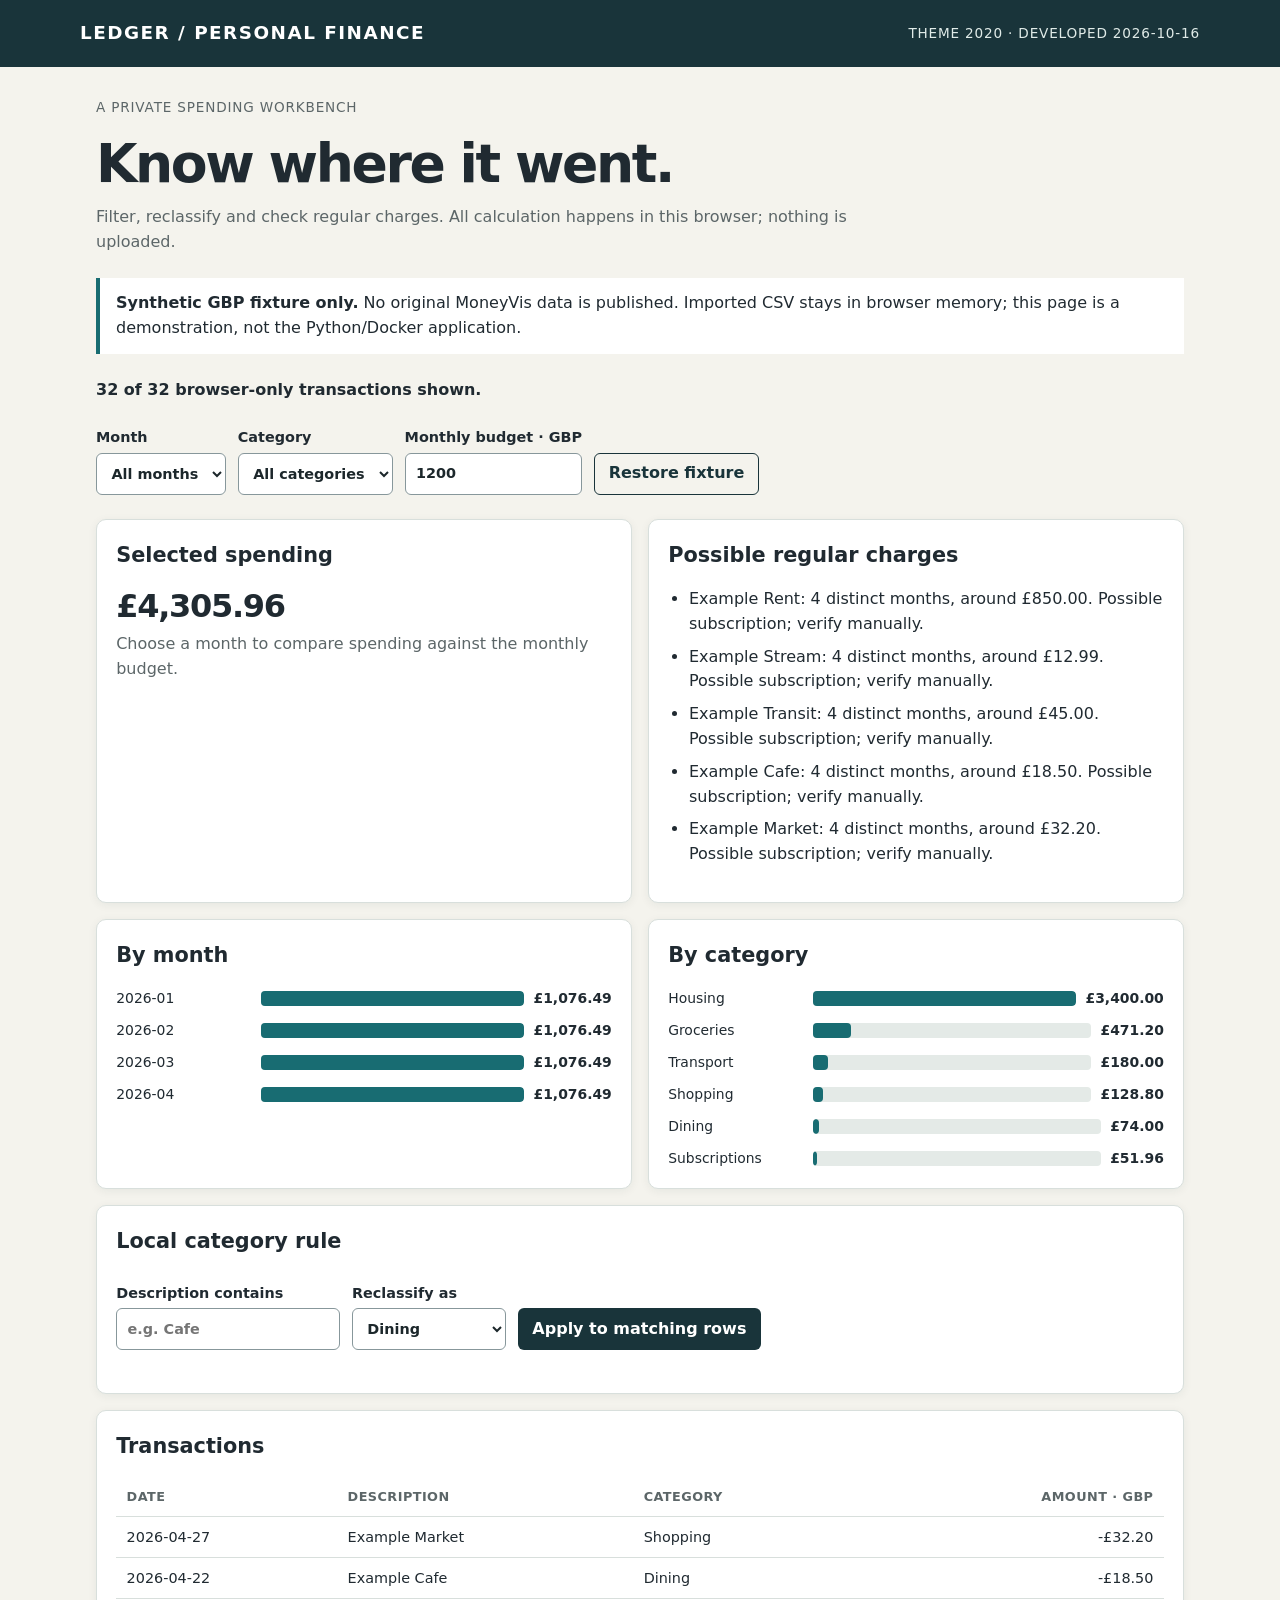
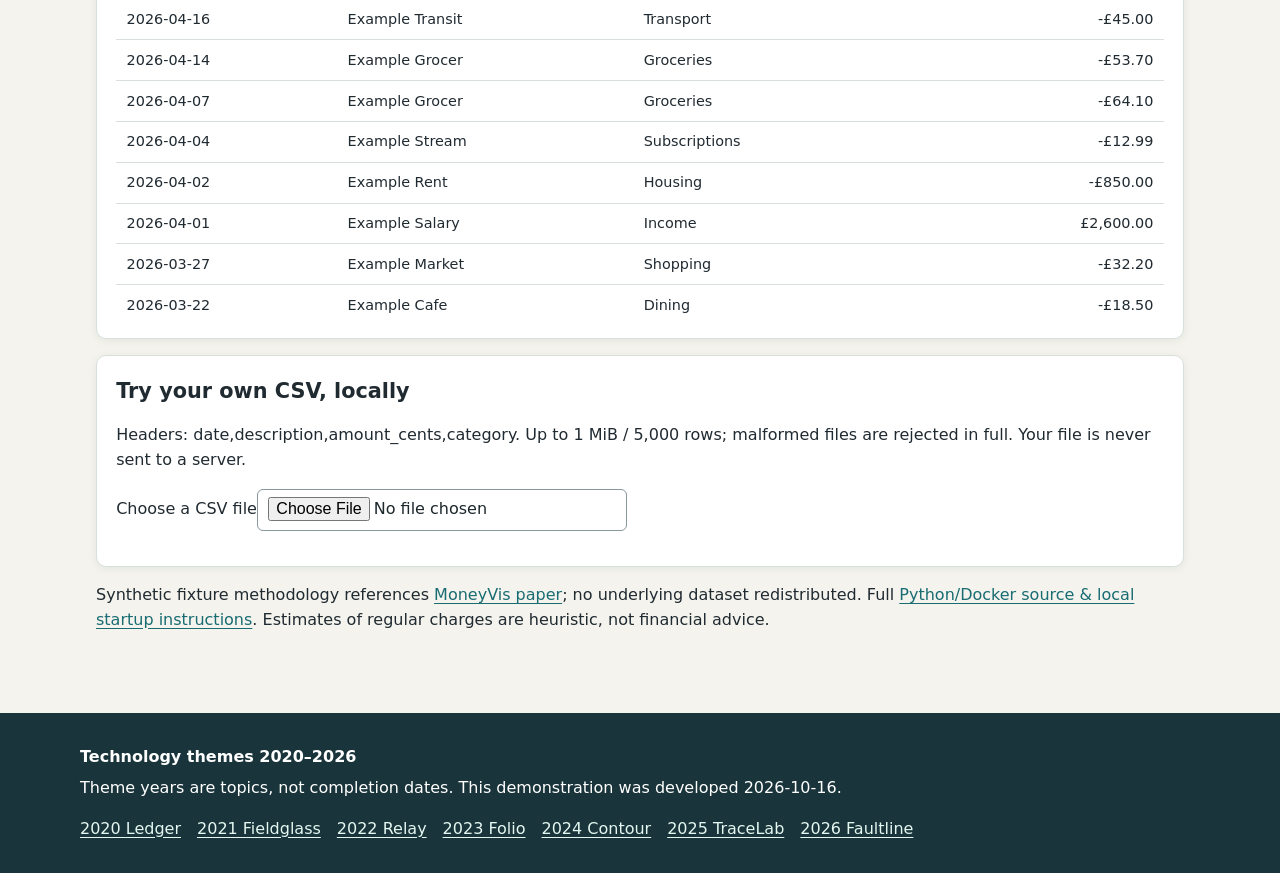
==== docs/index.html @ 6ba2a9b1 "Build Ledger workbench with verified local app and Pages demo" ====
<!doctype html><html lang="en"><head><meta charset="utf-8"><meta name="viewport" content="width=device-width,initial-scale=1"><title>Ledger — browser spending workbench</title><meta name="description" content="Explore synthetic GBP transactions with budgets, category rules and local CSV import."><link rel="stylesheet" href="./style.css"><script src="./app.js" defer></script></head><body><a class="skip" href="#main">Skip to workbench</a><header class="top"><span class="brand">Ledger / personal finance</span><span class="tag">Theme 2020 · Developed 2026-10-16</span></header><main id="main" class="shell"><p class="tag">A private spending workbench</p><h1>Know where it went.</h1><p class="intro">Filter, reclassify and check regular charges. All calculation happens in this browser; nothing is uploaded.</p><div class="disclosure"><strong>Synthetic GBP fixture only.</strong> No original MoneyVis data is published. Imported CSV stays in browser memory; this page is a demonstration, not the Python/Docker application.</div><p id="status" class="status" role="status">Loading fixture…</p><div class="controls"><label for="month">Month<select id="month"><option value="all">All months</option></select></label><label for="category">Category<select id="category"><option value="all">All categories</option></select></label><label for="budget">Monthly budget · GBP<input id="budget" type="number" min="0" max="1000000" step="0.01" value="1200"></label><button id="reset" class="secondary" type="button">Restore fixture</button></div><div class="grid"><section class="panel" aria-labelledby="total-title"><h2 id="total-title">Selected spending</h2><div id="total" class="metric">—</div><p id="budget-alert" role="status"></p></section><section class="panel" aria-labelledby="recurring-title"><h2 id="recurring-title">Possible regular charges</h2><div id="recurring"></div></section><section class="panel" aria-labelledby="monthly-title"><h2 id="monthly-title">By month</h2><div id="monthly" class="bars"></div></section><section class="panel" aria-labelledby="category-title"><h2 id="category-title">By category</h2><div id="categories" class="bars"></div></section><section class="panel wide" aria-labelledby="rules-title"><h2 id="rules-title">Local category rule</h2><div class="controls"><label for="rule-pattern">Description contains<input id="rule-pattern" type="text" maxlength="80" placeholder="e.g. Cafe"></label><label for="rule-category">Reclassify as<select id="rule-category"></select></label><button id="apply-rule" type="button">Apply to matching rows</button></div><p id="rule-status" role="status"></p></section><section class="panel wide" aria-labelledby="transactions-title"><h2 id="transactions-title">Transactions</h2><div class="scroll"><table><caption class="visually-hidden">Filtered browser-only transactions in GBP</caption><thead><tr><th scope="col">Date</th><th scope="col">Description</th><th scope="col">Category</th><th class="num" scope="col">Amount · GBP</th></tr></thead><tbody id="transactions"></tbody></table></div></section><section class="panel wide" aria-labelledby="import-title"><h2 id="import-title">Try your own CSV, locally</h2><p>Headers: date,description,amount_cents,category. Up to 1 MiB / 5,000 rows; malformed files are rejected in full. Your file is never sent to a server.</p><label for="csv-file">Choose a CSV file<input id="csv-file" type="file" accept=".csv,text/csv"></label><p id="import-status" role="status"></p></section></div><p class="source">Synthetic fixture methodology references <a href="https://doi.org/10.2312/evs.20231052">MoneyVis paper</a>; no underlying dataset redistributed. Full <a href="https://github.com/skuraganti/2020-personal-spending-tracker">Python/Docker source &amp; local startup instructions</a>. Estimates of regular charges are heuristic, not financial advice.</p></main><footer class="timeline-footer"><strong>Technology themes 2020–2026</strong><p>Theme years are topics, not completion dates. This demonstration was developed 2026-10-16.</p><nav aria-label="Technology theme timeline"><a href="https://skuraganti.github.io/2020-personal-spending-tracker/">2020 Ledger</a><a href="https://skuraganti.github.io/2021-live-earth-dashboard/">2021 Fieldglass</a><a href="https://skuraganti.github.io/2022-data-pipeline-monitor/">2022 Relay</a><a href="https://skuraganti.github.io/2023-private-ai-knowledge-engine/">2023 Folio</a><a href="https://skuraganti.github.io/2024-ai-codebase-explorer/">2024 Contour</a><a href="https://skuraganti.github.io/2025-ai-agent-evaluation-lab/">2025 TraceLab</a><a href="https://skuraganti.github.io/2026-ai-incident-investigator/">2026 Faultline</a></nav></footer></body></html>
---- docs/style.css ----
*{box-sizing:border-box}html{scroll-behavior:smooth}body{margin:0;background:var(--bg,#f4f3ed);color:var(--ink,#202a31);font:16px/1.55 system-ui,-apple-system,"Segoe UI",sans-serif}a{color:var(--accent,#186c72);text-underline-offset:3px}a:focus-visible,button:focus-visible,input:focus-visible,select:focus-visible{outline:3px solid #b85825;outline-offset:3px}.skip{position:absolute;left:-9999px;top:0;padding:1rem;background:#fff;z-index:20}.skip:focus{left:1rem}.top{background:var(--dark,#19343a);color:#fff;padding:1.2rem max(1rem,calc((100vw - 1120px)/2));display:flex;align-items:center;justify-content:space-between;gap:1rem;flex-wrap:wrap}.top a{color:#fff}.brand{font-size:1.15rem;font-weight:800;letter-spacing:.08em;text-transform:uppercase}.tag{font-size:.85rem;letter-spacing:.06em;text-transform:uppercase;color:var(--muted,#5c6668)}.top .tag{color:#e0ebe8}.shell{max-width:1120px;margin:auto;padding:1.5rem 1rem 4rem}h1{font-size:clamp(2rem,5vw,3.35rem);letter-spacing:-.045em;line-height:1.12;margin:.25rem 0 .65rem}h2{font-size:1.3rem;margin:0 0 1rem}h3{font-size:1rem;margin:.3rem 0}p{margin:.4rem 0 1rem}.intro{max-width:760px;color:var(--muted,#5c6668)}.disclosure{border-left:4px solid var(--accent,#186c72);padding:.8rem 1rem;background:var(--panel,#fff);margin:1.5rem 0}.controls{display:flex;align-items:end;flex-wrap:wrap;gap:.75rem;margin:1.5rem 0}.controls label,.field{display:grid;gap:.25rem;font-weight:600;font-size:.9rem}.controls input,.controls select,input,select,button{font:inherit}input,select{min-height:42px;max-width:100%;padding:.45rem .65rem;border:1px solid #87979b;border-radius:6px;background:#fff;color:#1c272b}button{min-height:42px;padding:.48rem .85rem;background:var(--dark,#19343a);color:#fff;border:1px solid transparent;border-radius:6px;cursor:pointer;font-weight:650}button:hover{filter:brightness(1.18)}button:disabled{opacity:.55;cursor:not-allowed}.secondary{background:transparent;color:var(--dark,#19343a);border-color:var(--dark,#19343a)}.grid{display:grid;grid-template-columns:repeat(2,minmax(0,1fr));gap:1rem;margin:1rem 0}.panel{min-width:0;padding:1.2rem;background:var(--panel,#fff);border:1px solid var(--line,#d8dfdc);border-radius:10px;box-shadow:0 2px 10px #152c3010}.wide{grid-column:1/-1}.metric{font-size:2rem;letter-spacing:-.04em;font-weight:750;line-height:1.2}.muted,small{color:var(--muted,#5c6668)}.scroll{overflow:auto;max-height:440px}table{border-collapse:collapse;width:100%;font-size:.9rem}th{text-align:left;color:var(--muted,#5c6668);font-size:.8rem;text-transform:uppercase;letter-spacing:.035em}th,td{padding:.55rem .65rem;border-bottom:1px solid var(--line,#d8dfdc);vertical-align:top}tbody tr:hover{background:#eeeeea}td.num,th.num{font-variant-numeric:tabular-nums;text-align:right}.bars{display:grid;gap:.65rem}.bar-row{display:grid;grid-template-columns:minmax(80px,135px) 1fr auto;align-items:center;gap:.6rem;font-size:.87rem}.track{height:15px;background:#e4eae7;border-radius:4px;overflow:hidden}.fill{display:block;height:100%;min-width:2px;background:var(--accent,#186c72);border-radius:0 4px 4px 0}.bar-row:focus-visible{outline:2px solid #b85825}pre{font:12px/1.5 ui-monospace,SFMono-Regular,monospace;white-space:pre-wrap;overflow-wrap:anywhere;background:#15242a;color:#e8f1ed;padding:1rem;max-height:370px;overflow:auto;border-radius:6px}.list{padding-left:1.3rem}.list li{margin:.5rem 0}.timeline-footer{background:var(--dark,#19343a);color:#fff;padding:2rem max(1rem,calc((100vw - 1120px)/2))}.timeline-footer a{color:#e4f7f1}.timeline-footer nav{display:flex;flex-wrap:wrap;gap:.5rem 1rem}.timeline-footer p{max-width:800px}.status{min-height:1.5rem;font-weight:600}.error{color:#9b2721}.good{color:#14603e}.pill{display:inline-block;padding:.1rem .5rem;border-radius:100px;background:#e5eee9;font-size:.8rem;font-weight:650}.source{overflow-wrap:anywhere}.visually-hidden{position:absolute;clip:rect(0,0,0,0);width:1px;height:1px;overflow:hidden;white-space:nowrap}@media(max-width:700px){.grid{grid-template-columns:1fr}.bar-row{grid-template-columns:90px 1fr auto}.shell{padding-top:1rem}.top{padding:1rem}.controls>*{flex:1 1 145px}.scroll{max-height:350px}}@media(max-width:390px){.metric{font-size:1.65rem}.bar-row{grid-template-columns:75px 1fr auto;font-size:.76rem}th,td{padding:.4rem}}@media(prefers-reduced-motion:reduce){html{scroll-behavior:auto}*{animation-duration:.01ms!important;transition-duration:.01ms!important}}

/* Keep source hashes, evidence IDs and long document titles within narrow screens. */
body{overflow-wrap:anywhere}.controls>*{min-width:0;max-width:100%}.controls select,.controls input:not([type=checkbox]):not([type=range]){min-width:0;width:100%}.controls label{overflow-wrap:anywhere}.panel table{max-width:100%}svg [role=button]:focus-visible{stroke:#9b351f;stroke-width:4;outline:2px solid #9b351f;outline-offset:3px}
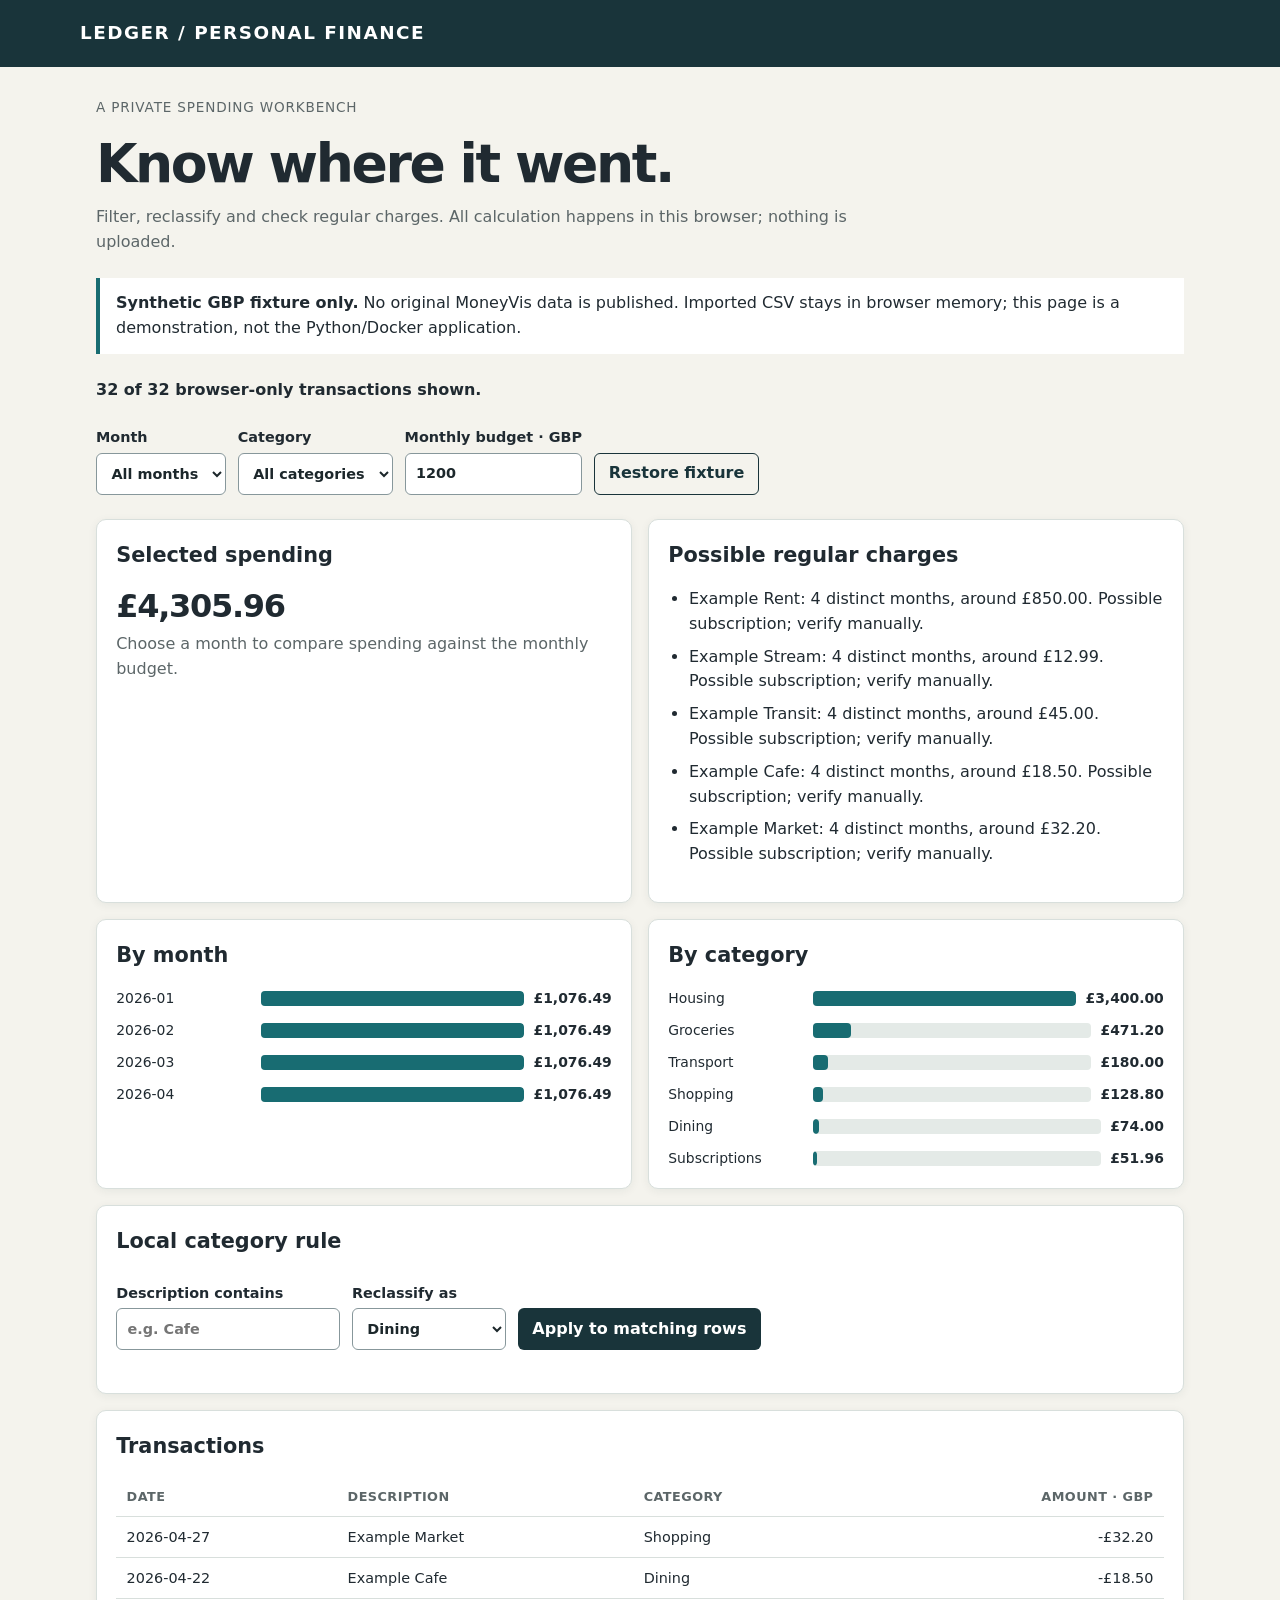
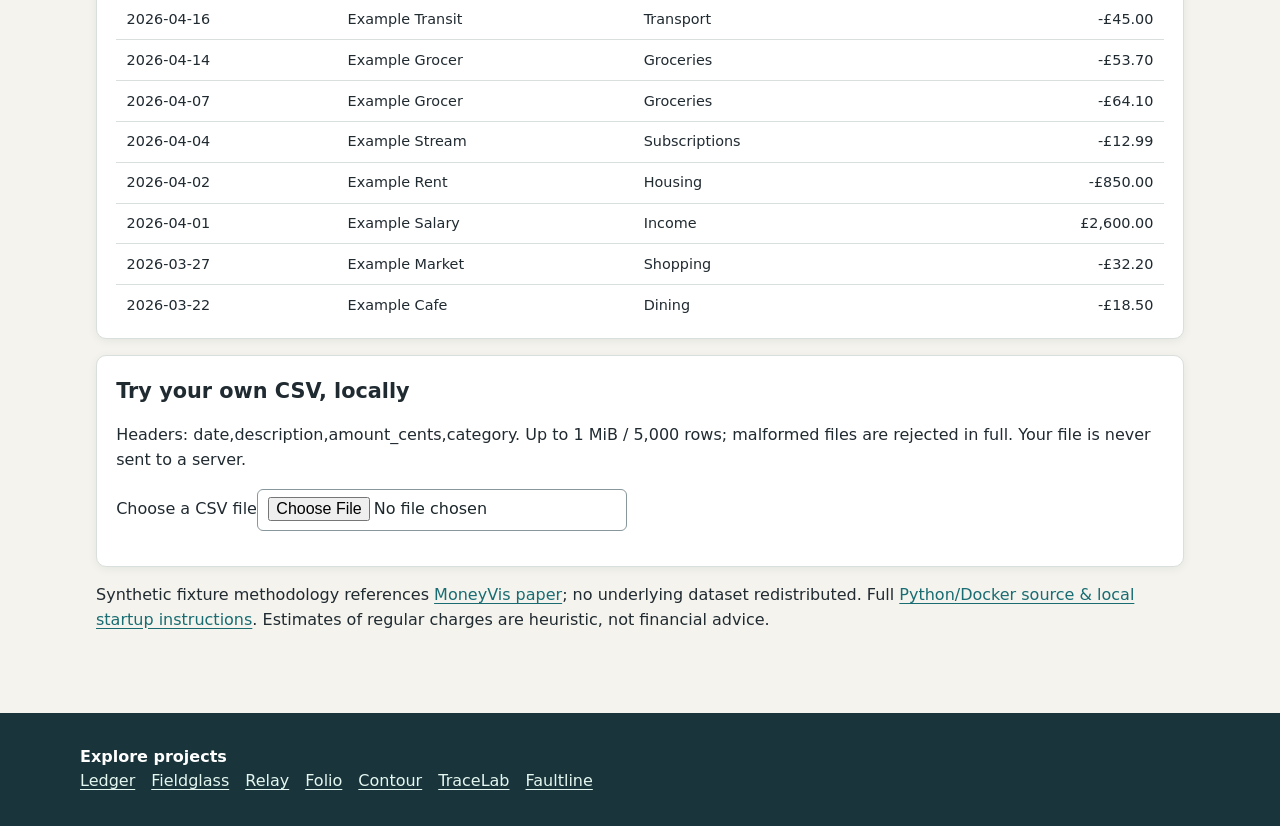
==== commit 73317328: "Remove date callouts from project presentation" ====
--- a/docs/index.html
+++ b/docs/index.html
@@ -1 +1 @@
-<!doctype html><html lang="en"><head><meta charset="utf-8"><meta name="viewport" content="width=device-width,initial-scale=1"><title>Ledger — browser spending workbench</title><meta name="description" content="Explore synthetic GBP transactions with budgets, category rules and local CSV import."><link rel="stylesheet" href="./style.css"><script src="./app.js" defer></script></head><body><a class="skip" href="#main">Skip to workbench</a><header class="top"><span class="brand">Ledger / personal finance</span><span class="tag">Theme 2020 · Developed 2026-10-16</span></header><main id="main" class="shell"><p class="tag">A private spending workbench</p><h1>Know where it went.</h1><p class="intro">Filter, reclassify and check regular charges. All calculation happens in this browser; nothing is uploaded.</p><div class="disclosure"><strong>Synthetic GBP fixture only.</strong> No original MoneyVis data is published. Imported CSV stays in browser memory; this page is a demonstration, not the Python/Docker application.</div><p id="status" class="status" role="status">Loading fixture…</p><div class="controls"><label for="month">Month<select id="month"><option value="all">All months</option></select></label><label for="category">Category<select id="category"><option value="all">All categories</option></select></label><label for="budget">Monthly budget · GBP<input id="budget" type="number" min="0" max="1000000" step="0.01" value="1200"></label><button id="reset" class="secondary" type="button">Restore fixture</button></div><div class="grid"><section class="panel" aria-labelledby="total-title"><h2 id="total-title">Selected spending</h2><div id="total" class="metric">—</div><p id="budget-alert" role="status"></p></section><section class="panel" aria-labelledby="recurring-title"><h2 id="recurring-title">Possible regular charges</h2><div id="recurring"></div></section><section class="panel" aria-labelledby="monthly-title"><h2 id="monthly-title">By month</h2><div id="monthly" class="bars"></div></section><section class="panel" aria-labelledby="category-title"><h2 id="category-title">By category</h2><div id="categories" class="bars"></div></section><section class="panel wide" aria-labelledby="rules-title"><h2 id="rules-title">Local category rule</h2><div class="controls"><label for="rule-pattern">Description contains<input id="rule-pattern" type="text" maxlength="80" placeholder="e.g. Cafe"></label><label for="rule-category">Reclassify as<select id="rule-category"></select></label><button id="apply-rule" type="button">Apply to matching rows</button></div><p id="rule-status" role="status"></p></section><section class="panel wide" aria-labelledby="transactions-title"><h2 id="transactions-title">Transactions</h2><div class="scroll"><table><caption class="visually-hidden">Filtered browser-only transactions in GBP</caption><thead><tr><th scope="col">Date</th><th scope="col">Description</th><th scope="col">Category</th><th class="num" scope="col">Amount · GBP</th></tr></thead><tbody id="transactions"></tbody></table></div></section><section class="panel wide" aria-labelledby="import-title"><h2 id="import-title">Try your own CSV, locally</h2><p>Headers: date,description,amount_cents,category. Up to 1 MiB / 5,000 rows; malformed files are rejected in full. Your file is never sent to a server.</p><label for="csv-file">Choose a CSV file<input id="csv-file" type="file" accept=".csv,text/csv"></label><p id="import-status" role="status"></p></section></div><p class="source">Synthetic fixture methodology references <a href="https://doi.org/10.2312/evs.20231052">MoneyVis paper</a>; no underlying dataset redistributed. Full <a href="https://github.com/skuraganti/2020-personal-spending-tracker">Python/Docker source &amp; local startup instructions</a>. Estimates of regular charges are heuristic, not financial advice.</p></main><footer class="timeline-footer"><strong>Technology themes 2020–2026</strong><p>Theme years are topics, not completion dates. This demonstration was developed 2026-10-16.</p><nav aria-label="Technology theme timeline"><a href="https://skuraganti.github.io/2020-personal-spending-tracker/">2020 Ledger</a><a href="https://skuraganti.github.io/2021-live-earth-dashboard/">2021 Fieldglass</a><a href="https://skuraganti.github.io/2022-data-pipeline-monitor/">2022 Relay</a><a href="https://skuraganti.github.io/2023-private-ai-knowledge-engine/">2023 Folio</a><a href="https://skuraganti.github.io/2024-ai-codebase-explorer/">2024 Contour</a><a href="https://skuraganti.github.io/2025-ai-agent-evaluation-lab/">2025 TraceLab</a><a href="https://skuraganti.github.io/2026-ai-incident-investigator/">2026 Faultline</a></nav></footer></body></html>
+<!doctype html><html lang="en"><head><meta charset="utf-8"><meta name="viewport" content="width=device-width,initial-scale=1"><title>Ledger — browser spending workbench</title><meta name="description" content="Explore synthetic GBP transactions with budgets, category rules and local CSV import."><link rel="stylesheet" href="./style.css"><script src="./app.js" defer></script></head><body><a class="skip" href="#main">Skip to workbench</a><header class="top"><span class="brand">Ledger / personal finance</span></header><main id="main" class="shell"><p class="tag">A private spending workbench</p><h1>Know where it went.</h1><p class="intro">Filter, reclassify and check regular charges. All calculation happens in this browser; nothing is uploaded.</p><div class="disclosure"><strong>Synthetic GBP fixture only.</strong> No original MoneyVis data is published. Imported CSV stays in browser memory; this page is a demonstration, not the Python/Docker application.</div><p id="status" class="status" role="status">Loading fixture…</p><div class="controls"><label for="month">Month<select id="month"><option value="all">All months</option></select></label><label for="category">Category<select id="category"><option value="all">All categories</option></select></label><label for="budget">Monthly budget · GBP<input id="budget" type="number" min="0" max="1000000" step="0.01" value="1200"></label><button id="reset" class="secondary" type="button">Restore fixture</button></div><div class="grid"><section class="panel" aria-labelledby="total-title"><h2 id="total-title">Selected spending</h2><div id="total" class="metric">—</div><p id="budget-alert" role="status"></p></section><section class="panel" aria-labelledby="recurring-title"><h2 id="recurring-title">Possible regular charges</h2><div id="recurring"></div></section><section class="panel" aria-labelledby="monthly-title"><h2 id="monthly-title">By month</h2><div id="monthly" class="bars"></div></section><section class="panel" aria-labelledby="category-title"><h2 id="category-title">By category</h2><div id="categories" class="bars"></div></section><section class="panel wide" aria-labelledby="rules-title"><h2 id="rules-title">Local category rule</h2><div class="controls"><label for="rule-pattern">Description contains<input id="rule-pattern" type="text" maxlength="80" placeholder="e.g. Cafe"></label><label for="rule-category">Reclassify as<select id="rule-category"></select></label><button id="apply-rule" type="button">Apply to matching rows</button></div><p id="rule-status" role="status"></p></section><section class="panel wide" aria-labelledby="transactions-title"><h2 id="transactions-title">Transactions</h2><div class="scroll"><table><caption class="visually-hidden">Filtered browser-only transactions in GBP</caption><thead><tr><th scope="col">Date</th><th scope="col">Description</th><th scope="col">Category</th><th class="num" scope="col">Amount · GBP</th></tr></thead><tbody id="transactions"></tbody></table></div></section><section class="panel wide" aria-labelledby="import-title"><h2 id="import-title">Try your own CSV, locally</h2><p>Headers: date,description,amount_cents,category. Up to 1 MiB / 5,000 rows; malformed files are rejected in full. Your file is never sent to a server.</p><label for="csv-file">Choose a CSV file<input id="csv-file" type="file" accept=".csv,text/csv"></label><p id="import-status" role="status"></p></section></div><p class="source">Synthetic fixture methodology references <a href="https://doi.org/10.2312/evs.20231052">MoneyVis paper</a>; no underlying dataset redistributed. Full <a href="https://github.com/skuraganti/2020-personal-spending-tracker">Python/Docker source &amp; local startup instructions</a>. Estimates of regular charges are heuristic, not financial advice.</p></main><footer class="timeline-footer"><strong>Explore projects</strong><nav aria-label="Portfolio projects"><a href="https://skuraganti.github.io/2020-personal-spending-tracker/">Ledger</a><a href="https://skuraganti.github.io/2021-live-earth-dashboard/">Fieldglass</a><a href="https://skuraganti.github.io/2022-data-pipeline-monitor/">Relay</a><a href="https://skuraganti.github.io/2023-private-ai-knowledge-engine/">Folio</a><a href="https://skuraganti.github.io/2024-ai-codebase-explorer/">Contour</a><a href="https://skuraganti.github.io/2025-ai-agent-evaluation-lab/">TraceLab</a><a href="https://skuraganti.github.io/2026-ai-incident-investigator/">Faultline</a></nav></footer></body></html>
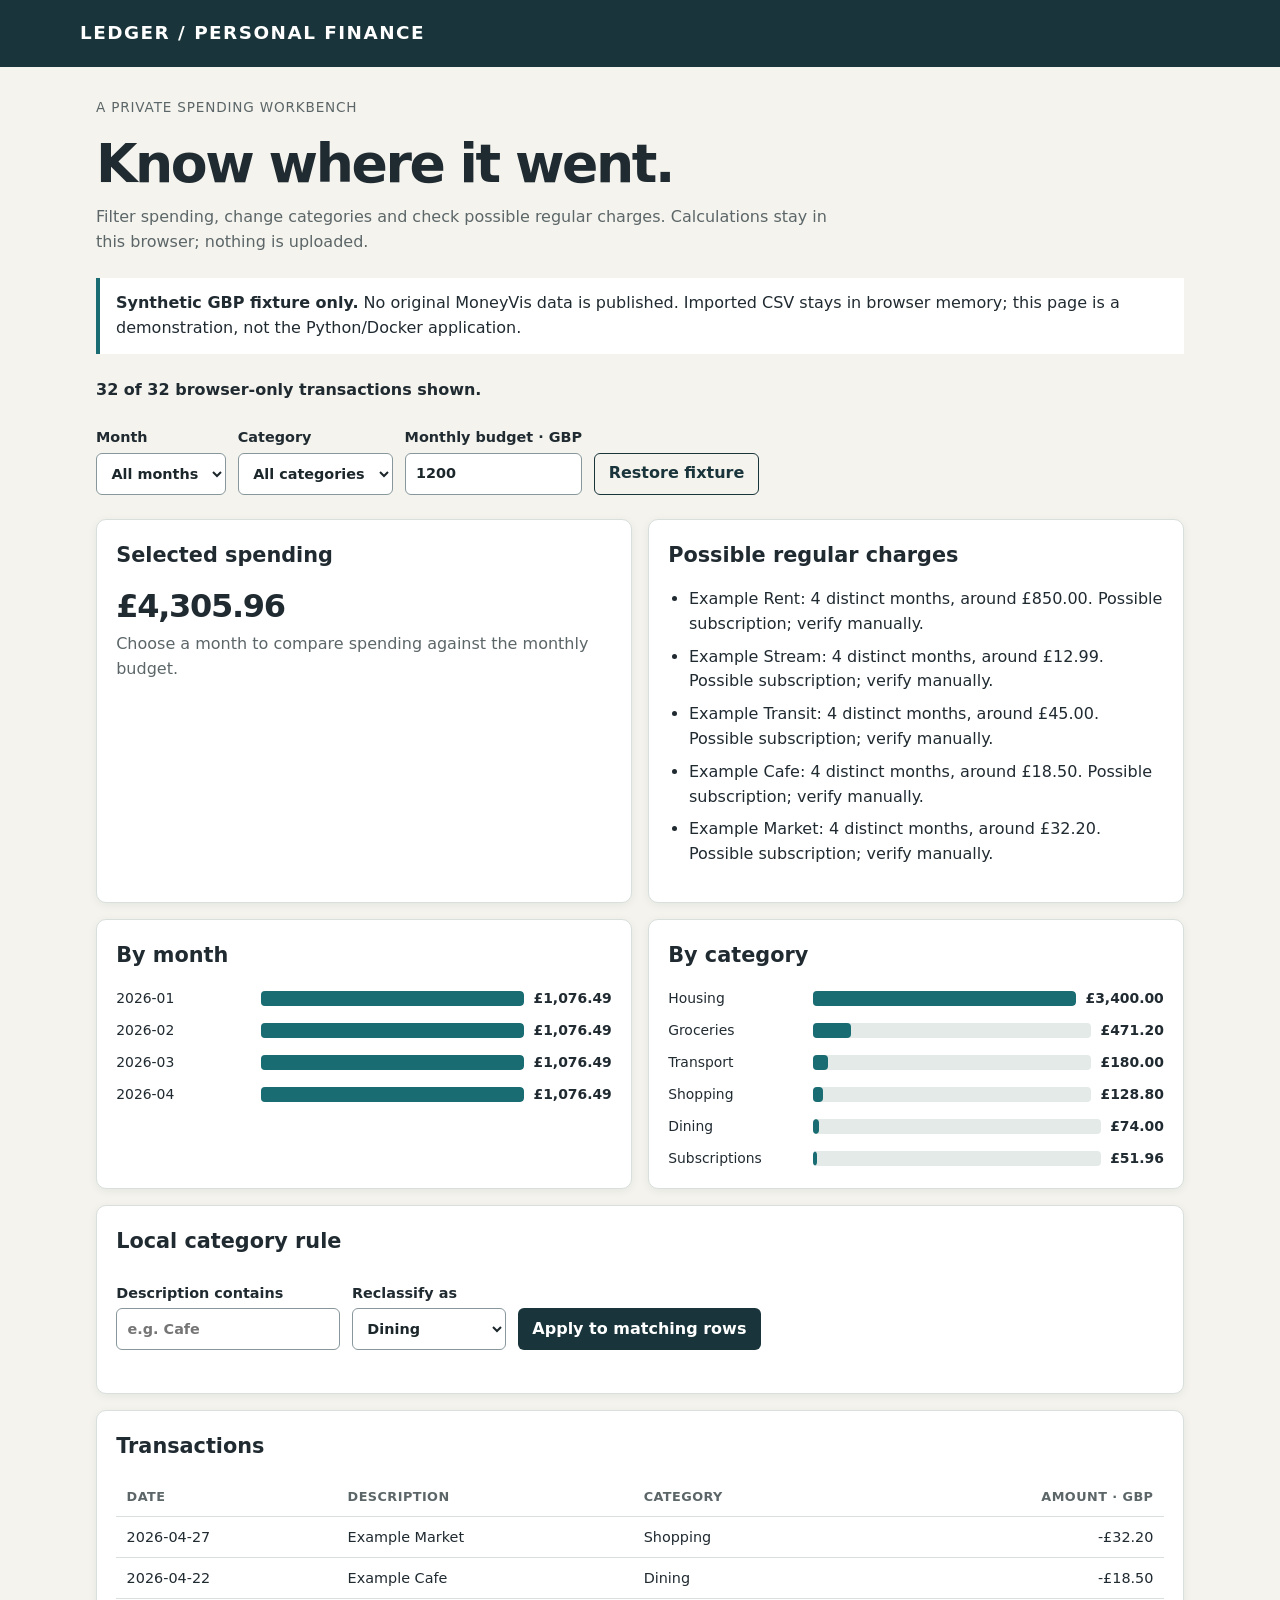
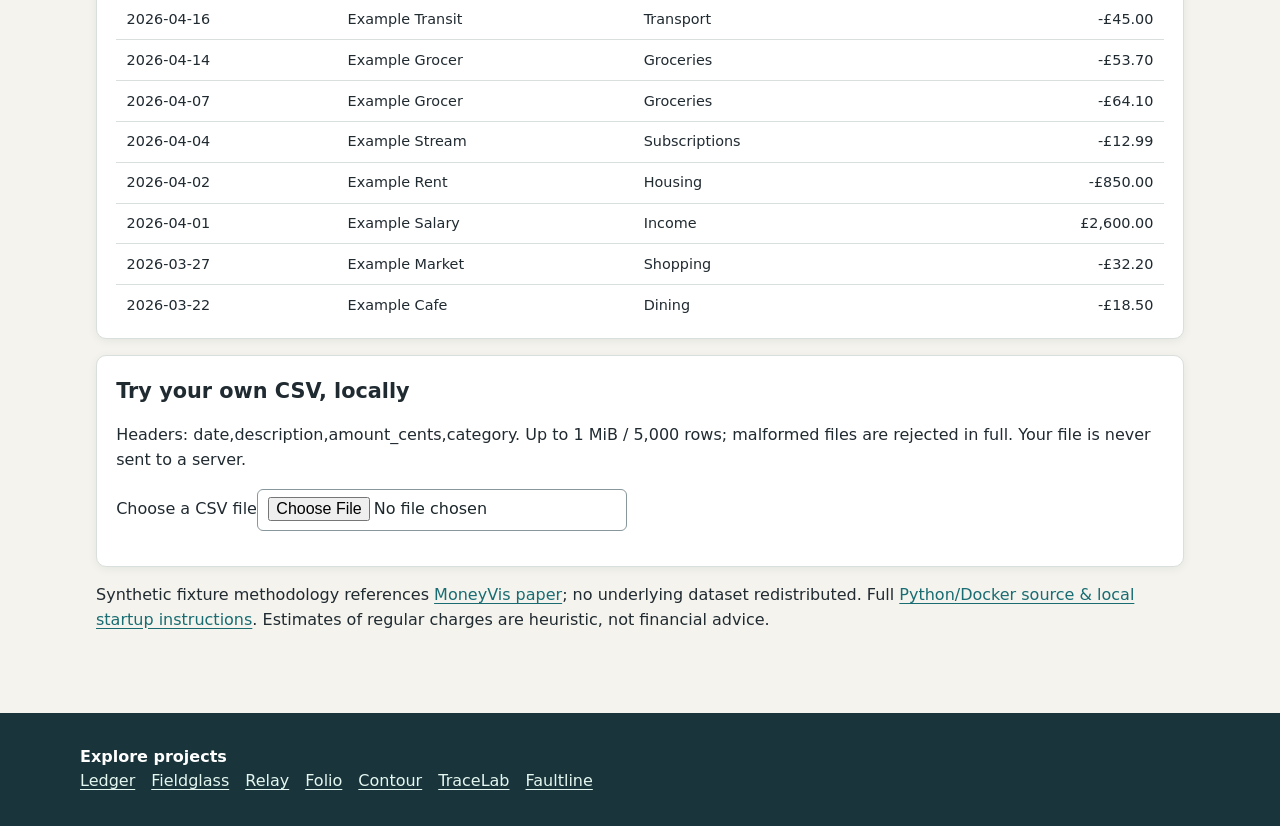
==== commit 48f86a45: "Clarify project introductions and visitor guidance" ====
--- a/docs/index.html
+++ b/docs/index.html
@@ -1 +1 @@
-<!doctype html><html lang="en"><head><meta charset="utf-8"><meta name="viewport" content="width=device-width,initial-scale=1"><title>Ledger — browser spending workbench</title><meta name="description" content="Explore synthetic GBP transactions with budgets, category rules and local CSV import."><link rel="stylesheet" href="./style.css"><script src="./app.js" defer></script></head><body><a class="skip" href="#main">Skip to workbench</a><header class="top"><span class="brand">Ledger / personal finance</span></header><main id="main" class="shell"><p class="tag">A private spending workbench</p><h1>Know where it went.</h1><p class="intro">Filter, reclassify and check regular charges. All calculation happens in this browser; nothing is uploaded.</p><div class="disclosure"><strong>Synthetic GBP fixture only.</strong> No original MoneyVis data is published. Imported CSV stays in browser memory; this page is a demonstration, not the Python/Docker application.</div><p id="status" class="status" role="status">Loading fixture…</p><div class="controls"><label for="month">Month<select id="month"><option value="all">All months</option></select></label><label for="category">Category<select id="category"><option value="all">All categories</option></select></label><label for="budget">Monthly budget · GBP<input id="budget" type="number" min="0" max="1000000" step="0.01" value="1200"></label><button id="reset" class="secondary" type="button">Restore fixture</button></div><div class="grid"><section class="panel" aria-labelledby="total-title"><h2 id="total-title">Selected spending</h2><div id="total" class="metric">—</div><p id="budget-alert" role="status"></p></section><section class="panel" aria-labelledby="recurring-title"><h2 id="recurring-title">Possible regular charges</h2><div id="recurring"></div></section><section class="panel" aria-labelledby="monthly-title"><h2 id="monthly-title">By month</h2><div id="monthly" class="bars"></div></section><section class="panel" aria-labelledby="category-title"><h2 id="category-title">By category</h2><div id="categories" class="bars"></div></section><section class="panel wide" aria-labelledby="rules-title"><h2 id="rules-title">Local category rule</h2><div class="controls"><label for="rule-pattern">Description contains<input id="rule-pattern" type="text" maxlength="80" placeholder="e.g. Cafe"></label><label for="rule-category">Reclassify as<select id="rule-category"></select></label><button id="apply-rule" type="button">Apply to matching rows</button></div><p id="rule-status" role="status"></p></section><section class="panel wide" aria-labelledby="transactions-title"><h2 id="transactions-title">Transactions</h2><div class="scroll"><table><caption class="visually-hidden">Filtered browser-only transactions in GBP</caption><thead><tr><th scope="col">Date</th><th scope="col">Description</th><th scope="col">Category</th><th class="num" scope="col">Amount · GBP</th></tr></thead><tbody id="transactions"></tbody></table></div></section><section class="panel wide" aria-labelledby="import-title"><h2 id="import-title">Try your own CSV, locally</h2><p>Headers: date,description,amount_cents,category. Up to 1 MiB / 5,000 rows; malformed files are rejected in full. Your file is never sent to a server.</p><label for="csv-file">Choose a CSV file<input id="csv-file" type="file" accept=".csv,text/csv"></label><p id="import-status" role="status"></p></section></div><p class="source">Synthetic fixture methodology references <a href="https://doi.org/10.2312/evs.20231052">MoneyVis paper</a>; no underlying dataset redistributed. Full <a href="https://github.com/skuraganti/2020-personal-spending-tracker">Python/Docker source &amp; local startup instructions</a>. Estimates of regular charges are heuristic, not financial advice.</p></main><footer class="timeline-footer"><strong>Explore projects</strong><nav aria-label="Portfolio projects"><a href="https://skuraganti.github.io/2020-personal-spending-tracker/">Ledger</a><a href="https://skuraganti.github.io/2021-live-earth-dashboard/">Fieldglass</a><a href="https://skuraganti.github.io/2022-data-pipeline-monitor/">Relay</a><a href="https://skuraganti.github.io/2023-private-ai-knowledge-engine/">Folio</a><a href="https://skuraganti.github.io/2024-ai-codebase-explorer/">Contour</a><a href="https://skuraganti.github.io/2025-ai-agent-evaluation-lab/">TraceLab</a><a href="https://skuraganti.github.io/2026-ai-incident-investigator/">Faultline</a></nav></footer></body></html>
+<!doctype html><html lang="en"><head><meta charset="utf-8"><meta name="viewport" content="width=device-width,initial-scale=1"><title>Ledger — browser spending workbench</title><meta name="description" content="Explore synthetic GBP transactions with budgets, category rules and local CSV import."><link rel="stylesheet" href="./style.css"><script src="./app.js" defer></script></head><body><a class="skip" href="#main">Skip to workbench</a><header class="top"><span class="brand">Ledger / personal finance</span></header><main id="main" class="shell"><p class="tag">A private spending workbench</p><h1>Know where it went.</h1><p class="intro">Filter spending, change categories and check possible regular charges. Calculations stay in this browser; nothing is uploaded.</p><div class="disclosure"><strong>Synthetic GBP fixture only.</strong> No original MoneyVis data is published. Imported CSV stays in browser memory; this page is a demonstration, not the Python/Docker application.</div><p id="status" class="status" role="status">Loading fixture…</p><div class="controls"><label for="month">Month<select id="month"><option value="all">All months</option></select></label><label for="category">Category<select id="category"><option value="all">All categories</option></select></label><label for="budget">Monthly budget · GBP<input id="budget" type="number" min="0" max="1000000" step="0.01" value="1200"></label><button id="reset" class="secondary" type="button">Restore fixture</button></div><div class="grid"><section class="panel" aria-labelledby="total-title"><h2 id="total-title">Selected spending</h2><div id="total" class="metric">—</div><p id="budget-alert" role="status"></p></section><section class="panel" aria-labelledby="recurring-title"><h2 id="recurring-title">Possible regular charges</h2><div id="recurring"></div></section><section class="panel" aria-labelledby="monthly-title"><h2 id="monthly-title">By month</h2><div id="monthly" class="bars"></div></section><section class="panel" aria-labelledby="category-title"><h2 id="category-title">By category</h2><div id="categories" class="bars"></div></section><section class="panel wide" aria-labelledby="rules-title"><h2 id="rules-title">Local category rule</h2><div class="controls"><label for="rule-pattern">Description contains<input id="rule-pattern" type="text" maxlength="80" placeholder="e.g. Cafe"></label><label for="rule-category">Reclassify as<select id="rule-category"></select></label><button id="apply-rule" type="button">Apply to matching rows</button></div><p id="rule-status" role="status"></p></section><section class="panel wide" aria-labelledby="transactions-title"><h2 id="transactions-title">Transactions</h2><div class="scroll"><table><caption class="visually-hidden">Filtered browser-only transactions in GBP</caption><thead><tr><th scope="col">Date</th><th scope="col">Description</th><th scope="col">Category</th><th class="num" scope="col">Amount · GBP</th></tr></thead><tbody id="transactions"></tbody></table></div></section><section class="panel wide" aria-labelledby="import-title"><h2 id="import-title">Try your own CSV, locally</h2><p>Headers: date,description,amount_cents,category. Up to 1 MiB / 5,000 rows; malformed files are rejected in full. Your file is never sent to a server.</p><label for="csv-file">Choose a CSV file<input id="csv-file" type="file" accept=".csv,text/csv"></label><p id="import-status" role="status"></p></section></div><p class="source">Synthetic fixture methodology references <a href="https://doi.org/10.2312/evs.20231052">MoneyVis paper</a>; no underlying dataset redistributed. Full <a href="https://github.com/skuraganti/personal-spending-tracker">Python/Docker source &amp; local startup instructions</a>. Estimates of regular charges are heuristic, not financial advice.</p></main><footer class="timeline-footer"><strong>Explore projects</strong><nav aria-label="Portfolio projects"><a href="https://skuraganti.github.io/personal-spending-tracker/">Ledger</a><a href="https://skuraganti.github.io/live-earth-dashboard/">Fieldglass</a><a href="https://skuraganti.github.io/data-pipeline-monitor/">Relay</a><a href="https://skuraganti.github.io/private-ai-knowledge-engine/">Folio</a><a href="https://skuraganti.github.io/ai-codebase-explorer/">Contour</a><a href="https://skuraganti.github.io/ai-agent-evaluation-lab/">TraceLab</a><a href="https://skuraganti.github.io/ai-incident-investigator/">Faultline</a></nav></footer></body></html>
